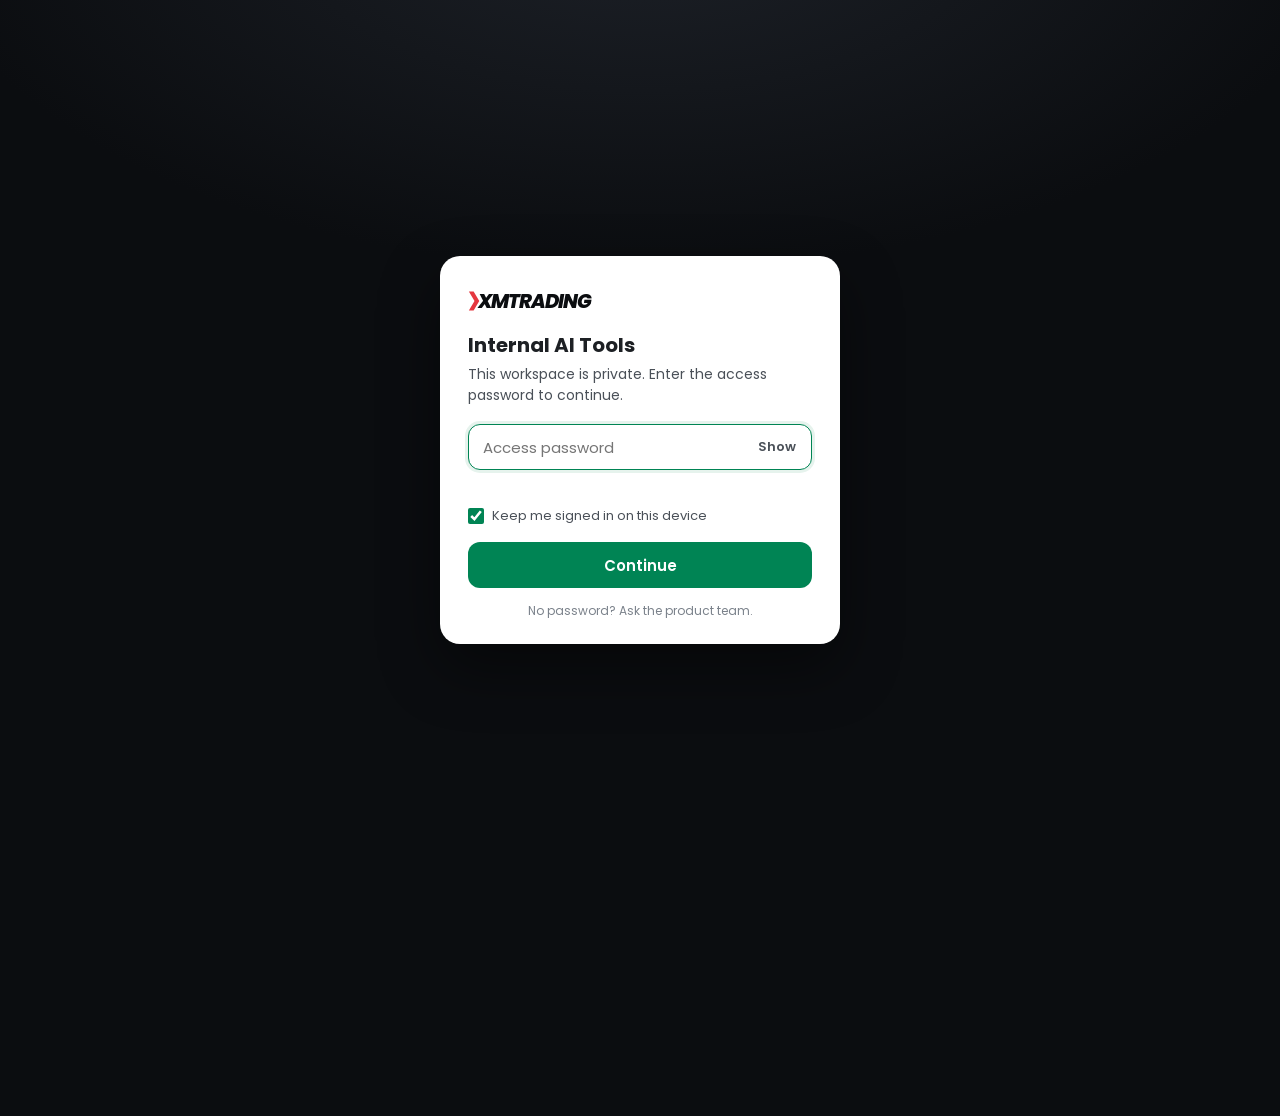
==== index.html @ 4b3dd041 "Internal tools hub" ====
<!doctype html>
<html lang="en">
<head>
  <script src="assets/js/gate.js"></script>
  <meta charset="UTF-8" />
  <meta name="viewport" content="width=device-width, initial-scale=1" />
  <meta name="robots" content="noindex, nofollow" />
  <title>XMTrading · Internal AI Tools</title>
  <link rel="stylesheet" href="assets/css/xm.css" />
  <link rel="stylesheet" href="assets/css/hub.css" />
</head>
<body>
  <div id="hub-bar" data-home></div>

  <section class="home" aria-label="Tools">
    <div class="container">
      <div class="home-head">
        <div class="eyebrow">Internal AI Tools</div>
        <h1>One place for every tool the team builds.</h1>
        <p>Tap an app to open it. Built something? Add it to this screen.</p>
      </div>
      <label class="home-search">
        <span class="sr">Search tools</span>
        <svg viewBox="0 0 24 24" fill="none" stroke="currentColor" stroke-width="1.8" stroke-linecap="round"><circle cx="11" cy="11" r="6.5"/><path d="m16 16 4.5 4.5"/></svg>
        <input class="inp" id="q" type="search" placeholder="Search tools" autocomplete="off" />
      </label>
      <nav class="apps" id="apps" aria-label="Apps"></nav>
      <div class="dock" id="dock"></div>
    </div>
  </section>

  <main class="container dir" id="dir" aria-labelledby="dir-h">
    <div class="dir-head"><h2 id="dir-h">About the tools</h2><span id="dir-n"></span></div>
    <div class="dir-list" id="dir-list"></div>
  </main>

  <footer class="site-foot">
    <div class="container">Building a tool? Read the <a href="docs/guide.html">guide</a> · Access is private to the XM team.</div>
  </footer>

  <script src="assets/js/shell.js"></script>
  <script>
    (function () {
      var X = window.XMTools, esc = X.esc;
      var STATUS = { live: ['Live', ''], beta: ['Beta', 'amber'], prototype: ['Prototype', 'blue'] };
      var ACCENTS = ['green', 'blue', 'amber', 'purple', 'red', 'dark'];
      var apps = document.getElementById('apps'), q = document.getElementById('q'), list = document.getElementById('dir-list');
      var tools = [];

      function accent(t) { return ACCENTS.indexOf(t.accent) > -1 ? t.accent : 'green'; }
      function appIcon(t) {
        var badge = t.status === 'beta' ? '<span class="app-badge">Beta</span>' : t.status === 'prototype' ? '<span class="app-badge blue">Prototype</span>' : '';
        return '<a class="app" href="' + esc(X.url(t.path)) + '" title="' + esc(t.name + ' - ' + t.description) + '">' +
          '<span class="app-ic ' + accent(t) + '">' + X.icon(t.icon) + badge + '</span><span class="app-name">' + esc(t.name) + '</span></a>';
      }
      function row(t) {
        var s = STATUS[t.status] || STATUS.prototype;
        var tile = { green: '', blue: 'blue', amber: 'amber', purple: 'purple', red: 'red', dark: '' }[accent(t)];
        return '<a class="card dir-row" href="' + esc(X.url(t.path)) + '"><span class="icon-tile ' + tile + '">' + X.icon(t.icon) + '</span>' +
          '<div><h3>' + esc(t.name) + '</h3><p>' + esc(t.description) + '</p></div>' +
          '<div class="meta"><span class="tag ' + s[1] + '">' + s[0] + '</span><small>' + esc(t.category) + ' · ' + esc(t.owner) + '</small></div></a>';
      }
      document.getElementById('dock').innerHTML = '<div class="dock-in">' +
        '<a class="app" href="docs/guide.html#add"><span class="app-ic ghost">' + X.icon('plus') + '</span><span class="app-name">Add a tool</span></a>' +
        '<a class="app" href="docs/guide.html"><span class="app-ic dark">' + X.icon('book') + '</span><span class="app-name">Guide</span></a></div>';

      function render() {
        var term = q.value.trim().toLowerCase();
        var shown = tools.filter(function (t) { return !term || (t.name + ' ' + t.description + ' ' + t.owner + ' ' + t.category).toLowerCase().indexOf(term) > -1; });
        apps.innerHTML = shown.length ? shown.map(appIcon).join('') : '<div class="home-empty">No tool matches "' + esc(q.value.trim()) + '".</div>';
        list.innerHTML = shown.map(row).join('');
        document.getElementById('dir-n').textContent = shown.length + (shown.length === 1 ? ' tool' : ' tools');
      }
      q.addEventListener('input', render);

      fetch('tools.json').then(function (r) { if (!r.ok) throw new Error(r.status); return r.json(); }).then(function (d) {
        tools = d.tools || []; render();
      }).catch(function () {
        apps.innerHTML = '<div class="home-empty">Could not load tools.json. Run the site through a web server (python3 -m http.server).</div>';
      });
    })();
  </script>
</body>
</html>
---- assets/css/xm.css ----
/* XMTrading Internal Tools - shared design system.
   Base: Website Strategy prototype. Every tool must use these tokens and components.
   Rule 1: never write a hex colour in a tool stylesheet - use a var(--token).
   Rule 2: never go below 12px for text. */
@import url('https://fonts.googleapis.com/css2?family=Poppins:ital,wght@0,400;0,500;0,600;0,700;0,800;1,700;1,800&family=Inter:wght@400;500;600;700&display=swap');

:root {
  /* brand */
  --g: #008454; --g-d: #006b44; --g-l: #e6f3ed; --g-2: #3b8559;
  --red: #e5373f; --red-l: #fdecee;
  /* neutrals */
  --ink: #1d2024; --ink-2: #4a5058; --mut: #7b828b; --line: #e5e7ea; --line-2: #d6d9de;
  --bg: #f5f5f5; --card: #fff; --soft: #f1f2f4;
  --dark: #0b0d10; --dark-2: #14171c; --dark-3: #1d2128;
  /* status / data */
  --up: #12a56a; --dn: #e5373f;
  --blue: #2f62f0; --blue-d: #2551cf; --blue-l: #eaf0fe;
  --amber: #c26a00; --amber-l: #fff4e0; --purple: #8a3fd1; --purple-l: #f3eafc;
  /* shape */
  --r-s: 8px; --r-m: 12px; --r-l: 20px; --r-xl: 28px;
  --sh-s: 0 1px 2px rgba(16, 24, 40, .06), 0 1px 3px rgba(16, 24, 40, .08);
  --sh-m: 0 8px 24px rgba(16, 24, 40, .10);
  --sh-l: 0 24px 60px rgba(16, 24, 40, .18);
  /* type */
  --font: 'Poppins', 'Inter', -apple-system, BlinkMacSystemFont, 'Hiragino Sans', 'Noto Sans JP', 'Segoe UI', Roboto, Helvetica, Arial, sans-serif;
  --fs-xs: 12px; --fs-s: 13px; --fs-m: 14px; --fs-l: 16px;
  /* layout */
  --maxw: 1200px; --bar-h: 64px;
}

*, *::before, *::after { box-sizing: border-box; }
html { -webkit-text-size-adjust: 100%; scroll-behavior: smooth; }
body { margin: 0; font-family: var(--font); color: var(--ink); background: var(--bg); font-size: 16px; line-height: 1.5; -webkit-font-smoothing: antialiased; }
img, svg, video, canvas { max-width: 100%; display: block; }
a { color: inherit; text-decoration: none; }
button, input, select, textarea { font: inherit; color: inherit; }
button { cursor: pointer; }
h1, h2, h3, h4, p { margin: 0; }
ul { margin: 0; padding: 0; list-style: none; }
.container { width: 100%; max-width: var(--maxw); margin: 0 auto; padding: 0 24px; }
.sr { position: absolute; left: 0; top: 0; width: 1px; height: 1px; overflow: hidden; clip: rect(0 0 0 0); }
.num { font-variant-numeric: tabular-nums; }
.up { color: var(--up); } .dn { color: var(--dn); } .mut { color: var(--mut); }

/* ---------- Typography ---------- */
.eyebrow { font-size: var(--fs-xs); font-weight: 600; letter-spacing: .12em; text-transform: uppercase; color: var(--g); }
.h-xl { font-size: clamp(32px, 4.6vw, 52px); line-height: 1.08; font-weight: 700; letter-spacing: -.02em; }
.h-l { font-size: clamp(26px, 3.2vw, 38px); line-height: 1.12; font-weight: 700; letter-spacing: -.015em; }
.h-m { font-size: clamp(20px, 2.2vw, 26px); line-height: 1.2; font-weight: 600; letter-spacing: -.01em; }
.lead { font-size: clamp(15px, 1.4vw, 18px); color: var(--ink-2); line-height: 1.6; }

/* ---------- Hub bar (top bar used by the hub and every tool) ---------- */
.hub-bar { position: sticky; top: 0; z-index: 50; background: rgba(11, 13, 16, .94); backdrop-filter: saturate(1.4) blur(14px); color: #fff; border-bottom: 1px solid rgba(255, 255, 255, .08); }
.hub-bar .in { display: flex; align-items: center; gap: 18px; height: var(--bar-h); max-width: 1320px; margin: 0 auto; padding: 0 24px; }
.xm-logo { display: inline-flex; align-items: center; flex: none; }
.xm-logo svg { height: 24px; width: auto; }
.hub-bar .sub { font-size: var(--fs-s); color: #aeb4bd; padding-left: 18px; border-left: 1px solid rgba(255, 255, 255, .16); }
.hub-bar .crumb { font-size: var(--fs-s); color: #fff; font-weight: 600; }
.hub-bar .right { display: flex; align-items: center; gap: 8px; margin-left: auto; }
.hub-bar .lnk { font-size: var(--fs-s); font-weight: 500; padding: 8px 12px; border-radius: 10px; color: #d6dae0; background: none; border: 0; }
.hub-bar .lnk:hover { background: rgba(255, 255, 255, .1); color: #fff; }

/* ---------- Buttons ---------- */
.btn { display: inline-flex; align-items: center; justify-content: center; gap: 8px; border: 1.5px solid transparent; border-radius: 10px; padding: 10px 20px; font-weight: 600; font-size: var(--fs-m); line-height: 1.2; transition: transform .12s, background .15s, box-shadow .15s, border-color .15s; white-space: nowrap; }
.btn:active { transform: translateY(1px) scale(.99); }
.btn-primary { background: var(--g); color: #fff; }
.btn-primary:hover { background: var(--g-d); box-shadow: 0 6px 18px rgba(0, 132, 84, .32); }
.btn-outline { border-color: var(--line-2); background: #fff; color: var(--ink); }
.btn-outline:hover { border-color: var(--ink); }
.btn-dark { background: var(--ink); color: #fff; } .btn-dark:hover { background: #000; }
.btn-ghost { background: transparent; color: var(--g); padding-left: 8px; padding-right: 8px; } .btn-ghost:hover { background: var(--g-l); }
.btn-lg { padding: 14px 26px; font-size: var(--fs-l); border-radius: 12px; }
.btn-sm { padding: 7px 14px; font-size: var(--fs-s); border-radius: 8px; }
.btn-block { width: 100%; }
.btn[disabled] { opacity: .45; pointer-events: none; }

/* ---------- Forms ---------- */
.field { display: block; }
.field > span { display: block; font-size: var(--fs-s); font-weight: 500; margin-bottom: 6px; color: var(--ink-2); }
.inp { width: 100%; height: 46px; border-radius: 10px; border: 1.5px solid var(--line-2); background: #fff; padding: 0 14px; font-size: var(--fs-m); outline: none; transition: border-color .15s, box-shadow .15s; }
.inp:focus { border-color: var(--g); box-shadow: 0 0 0 4px rgba(0, 132, 84, .12); }
.inp.err { border-color: var(--red); background: var(--red-l); }
select.inp { appearance: none; background-image: url("data:image/svg+xml,%3Csvg xmlns='http://www.w3.org/2000/svg' width='16' height='16' fill='none' stroke='%237b828b' stroke-width='2'%3E%3Cpath d='m3 6 5 5 5-5'/%3E%3C/svg%3E"); background-repeat: no-repeat; background-position: right 14px center; padding-right: 38px; }
.help { font-size: var(--fs-xs); color: var(--mut); margin-top: 6px; }
.err-msg { font-size: var(--fs-xs); color: var(--red); margin-top: 6px; }
.search { position: relative; }
.search svg { position: absolute; left: 14px; top: 50%; transform: translateY(-50%); width: 18px; height: 18px; color: var(--mut); pointer-events: none; }
.search .inp { padding-left: 42px; }

/* ---------- Surfaces ---------- */
.card { background: var(--card); border: 1px solid var(--line); border-radius: var(--r-l); box-shadow: var(--sh-s); }
.card-pad { padding: 24px; }
.tag { display: inline-flex; align-items: center; gap: 6px; padding: 3px 10px; border-radius: 999px; font-size: var(--fs-xs); font-weight: 600; background: var(--g-l); color: var(--g); }
.tag.blue { background: var(--blue-l); color: var(--blue); } .tag.amber { background: var(--amber-l); color: var(--amber); } .tag.red { background: var(--red-l); color: var(--red); } .tag.purple { background: var(--purple-l); color: var(--purple); } .tag.dark { background: var(--ink); color: #fff; } .tag.grey { background: var(--soft); color: var(--ink-2); }
.chip { display: inline-flex; align-items: center; gap: 6px; padding: 7px 14px; border-radius: 999px; border: 1.5px solid var(--line-2); background: #fff; font-size: var(--fs-s); font-weight: 500; }
.chip:hover { border-color: var(--ink); }
.chip.on { border-color: var(--g); background: var(--g-l); color: var(--g); }
.pill-tabs { display: inline-flex; padding: 4px; gap: 2px; background: #fff; border-radius: 999px; border: 1px solid var(--line); }
.pill-tabs button { border: 0; background: none; padding: 9px 18px; border-radius: 999px; font-size: var(--fs-m); font-weight: 500; color: var(--mut); }
.pill-tabs button.on { background: var(--soft); color: var(--ink); font-weight: 600; }
.divider { height: 1px; background: var(--line); border: 0; margin: 0; }
.dot { width: 8px; height: 8px; border-radius: 50%; background: var(--up); display: inline-block; }
.dot.live { animation: pulse 1.6s infinite; }
.icon-tile { width: 44px; height: 44px; border-radius: 12px; display: grid; place-items: center; background: var(--g-l); color: var(--g); flex: none; }
.icon-tile svg { width: 22px; height: 22px; }
.icon-tile.blue { background: var(--blue-l); color: var(--blue); } .icon-tile.amber { background: var(--amber-l); color: var(--amber); } .icon-tile.purple { background: var(--purple-l); color: var(--purple); } .icon-tile.red { background: var(--red-l); color: var(--red); }
.empty { padding: 40px 16px; text-align: center; color: var(--mut); font-size: var(--fs-m); }

/* ---------- Page structure (use in every tool) ---------- */
.page { max-width: var(--maxw); margin: 0 auto; padding: 36px 24px 64px; }
.page-head { display: flex; align-items: flex-end; justify-content: space-between; gap: 20px; flex-wrap: wrap; margin-bottom: 28px; }
.page-head .eyebrow { margin-bottom: 8px; }
.page-head p { margin-top: 8px; color: var(--ink-2); max-width: 620px; }
.grid { display: grid; gap: 18px; }
.grid.c2 { grid-template-columns: repeat(2, 1fr); } .grid.c3 { grid-template-columns: repeat(3, 1fr); } .grid.c4 { grid-template-columns: repeat(4, 1fr); }
.stat { padding: 20px 22px; }
.stat .k { font-size: var(--fs-s); color: var(--mut); font-weight: 500; }
.stat .v { font-size: 30px; font-weight: 700; letter-spacing: -.02em; line-height: 1.2; margin-top: 4px; }
.stat .d { font-size: var(--fs-xs); font-weight: 600; margin-top: 4px; }

/* ---------- Table ---------- */
.tbl-wrap { overflow-x: auto; }
.tbl { width: 100%; border-collapse: collapse; font-size: var(--fs-m); }
.tbl th { text-align: left; font-size: var(--fs-xs); font-weight: 600; letter-spacing: .06em; text-transform: uppercase; color: var(--mut); padding: 12px 16px; background: var(--soft); border-bottom: 1px solid var(--line); white-space: nowrap; }
.tbl td { padding: 14px 16px; border-bottom: 1px solid var(--line); }
.tbl tr:hover td { background: #fafafa; }

/* ---------- Modal / toast ---------- */
.modal-back { position: fixed; inset: 0; z-index: 900; background: rgba(10, 12, 15, .55); backdrop-filter: blur(4px); display: none; align-items: center; justify-content: center; padding: 20px; }
.modal-back.open { display: flex; }
.modal { background: #fff; border-radius: 22px; width: 100%; max-width: 480px; box-shadow: var(--sh-l); padding: 28px; max-height: 92vh; overflow: auto; animation: fadeUp .28s cubic-bezier(.2, .7, .2, 1); }
.toast-host { position: fixed; left: 50%; top: 18px; transform: translateX(-50%); z-index: 2000; display: grid; gap: 8px; pointer-events: none; }
.toast { background: var(--ink); color: #fff; padding: 11px 18px; border-radius: 12px; font-size: var(--fs-m); box-shadow: var(--sh-m); animation: fadeUp .25s; display: flex; gap: 10px; align-items: center; }

@keyframes pulse { 0% { box-shadow: 0 0 0 0 rgba(18, 165, 106, .5); } 70% { box-shadow: 0 0 0 8px rgba(18, 165, 106, 0); } 100% { box-shadow: 0 0 0 0 rgba(18, 165, 106, 0); } }
@keyframes fadeUp { from { opacity: 0; transform: translateY(14px); } to { opacity: 1; transform: none; } }

@media (max-width: 900px) {
  .grid.c3, .grid.c4 { grid-template-columns: repeat(2, 1fr); }
  .hub-bar .in { gap: 12px; height: 58px; }
  .hub-bar .sub { display: none; }
  .container { padding: 0 16px; }
  .page { padding: 28px 16px 48px; }
}
@media (max-width: 560px) { .grid.c2, .grid.c3, .grid.c4 { grid-template-columns: 1fr; } }
@media (prefers-reduced-motion: reduce) { * { animation: none !important; transition: none !important; } }

:focus-visible { outline: 2px solid var(--blue); outline-offset: 2px; border-radius: 6px; }
input:focus-visible, select:focus-visible, textarea:focus-visible { outline-offset: 0; }
---- assets/css/hub.css ----
/* Hub-only styles: iOS-style home screen. Tools do not need this file. Tokens only, no hex colours. */

/* ---------- Home screen (wallpaper) ---------- */
.home {
  position: relative; overflow: hidden; color: var(--card);
  display: flex; flex-direction: column; align-items: center;
  min-height: min(760px, calc(100vh - var(--bar-h)));
  padding: 56px 0 36px;
  background:
    radial-gradient(760px 420px at 18% -10%, rgba(0, 190, 120, .30), transparent 70%),
    radial-gradient(640px 380px at 88% 8%, rgba(47, 98, 240, .20), transparent 70%),
    radial-gradient(700px 420px at 60% 110%, rgba(138, 63, 209, .16), transparent 70%),
    var(--dark);
}
.home .container { display: flex; flex-direction: column; align-items: center; flex: 1; }
.home-head { text-align: center; max-width: 640px; }
.home-head .eyebrow { color: var(--up); }
.home-head h1 { text-wrap: balance; font-size: clamp(30px, 4vw, 44px); line-height: 1.1; font-weight: 700; letter-spacing: -.02em; margin: 10px 0 12px; }
.home-head p { color: rgba(255, 255, 255, .68); font-size: var(--fs-l); line-height: 1.55; }

.home-search { position: relative; width: 100%; max-width: 380px; margin: 28px 0 40px; }
.home-search svg { position: absolute; z-index: 1; left: 16px; top: 50%; transform: translateY(-50%); width: 18px; height: 18px; color: rgba(255, 255, 255, .6); pointer-events: none; }
.home-search .inp { height: 44px; border-radius: 999px; padding-left: 44px; color: var(--card); background: rgba(255, 255, 255, .12); border-color: rgba(255, 255, 255, .18); backdrop-filter: blur(16px); }
.home-search .inp::placeholder { color: rgba(255, 255, 255, .6); }
.home-search .inp:focus { border-color: var(--up); background: rgba(255, 255, 255, .16); }

/* ---------- App icons ---------- */
.apps { display: grid; grid-template-columns: repeat(auto-fill, 112px); justify-content: center; gap: 28px 20px; width: 100%; max-width: 820px; }
.app { display: flex; flex-direction: column; align-items: center; gap: 10px; text-align: center; -webkit-tap-highlight-color: transparent; }
.app-ic {
  position: relative; width: 80px; height: 80px; border-radius: 24px; display: grid; place-items: center; color: var(--card);
  background: linear-gradient(150deg, var(--a), var(--b));
  box-shadow: 0 12px 24px rgba(0, 0, 0, .38), 0 2px 4px rgba(0, 0, 0, .3), inset 0 1px 0 rgba(255, 255, 255, .38), inset 0 -2px 4px rgba(0, 0, 0, .14);
  transition: transform .18s cubic-bezier(.3, 1.4, .5, 1), box-shadow .18s;
}
.app-ic svg { width: 38px; height: 38px; filter: drop-shadow(0 1px 2px rgba(0, 0, 0, .25)); }
.app:hover .app-ic { transform: scale(1.07); box-shadow: 0 18px 32px rgba(0, 0, 0, .42), 0 2px 4px rgba(0, 0, 0, .3), inset 0 1px 0 rgba(255, 255, 255, .38), inset 0 -2px 4px rgba(0, 0, 0, .14); }
.app:active .app-ic { transform: scale(.93); }
.app:focus-visible { outline: none; }
.app:focus-visible .app-ic { outline: 3px solid var(--card); outline-offset: 3px; }
.app-name { font-size: var(--fs-s); font-weight: 500; line-height: 1.25; color: var(--card); text-shadow: 0 1px 3px rgba(0, 0, 0, .5); max-width: 112px; overflow-wrap: anywhere; }
.app-badge { position: absolute; top: -7px; right: -9px; padding: 1px 8px; border-radius: 999px; font-size: var(--fs-xs); font-weight: 600; line-height: 1.5; color: var(--card); background: var(--amber); border: 2px solid var(--dark); }
.app-badge.blue { background: var(--blue); }

.app-ic.green { --a: var(--up); --b: var(--g-d); }
.app-ic.blue { --a: color-mix(in srgb, var(--blue) 72%, var(--card)); --b: var(--blue-d); }
.app-ic.amber { --a: color-mix(in srgb, var(--amber) 68%, var(--card)); --b: var(--amber); }
.app-ic.purple { --a: color-mix(in srgb, var(--purple) 70%, var(--card)); --b: var(--purple); }
.app-ic.red { --a: color-mix(in srgb, var(--red) 72%, var(--card)); --b: var(--red); }
.app-ic.dark { --a: var(--dark-3); --b: var(--dark-2); box-shadow: 0 12px 24px rgba(0, 0, 0, .38), inset 0 0 0 1px rgba(255, 255, 255, .14), inset 0 1px 0 rgba(255, 255, 255, .2); }
.app-ic.ghost { background: rgba(255, 255, 255, .08); box-shadow: none; border: 2px dashed rgba(255, 255, 255, .38); }

.home-empty { color: rgba(255, 255, 255, .68); font-size: var(--fs-m); padding: 24px 0; }

/* ---------- Dock ---------- */
.dock { margin-top: auto; padding-top: 44px; }
.dock-in { display: inline-flex; gap: 22px; padding: 14px 22px 12px; border-radius: 32px; background: rgba(255, 255, 255, .12); border: 1px solid rgba(255, 255, 255, .18); backdrop-filter: blur(22px) saturate(1.4); box-shadow: 0 16px 40px rgba(0, 0, 0, .35); }
.dock .app { gap: 8px; }
.dock .app-ic { width: 64px; height: 64px; border-radius: 19px; }
.dock .app-ic svg { width: 30px; height: 30px; }

/* ---------- Directory (below the home screen) ---------- */
.dir { padding-top: 44px; padding-bottom: 8px; }
.dir-head { display: flex; align-items: baseline; justify-content: space-between; gap: 16px; margin-bottom: 16px; }
.dir-head h2 { font-size: 22px; font-weight: 600; letter-spacing: -.01em; }
.dir-head span { color: var(--mut); font-size: var(--fs-s); }
.dir-list { display: grid; gap: 12px; }
.dir-row { display: grid; grid-template-columns: 44px minmax(0, 1fr) auto; align-items: center; gap: 16px; padding: 16px 20px; transition: border-color .15s, box-shadow .15s; }
.dir-row:hover { border-color: var(--line-2); box-shadow: var(--sh-m); }
.dir-row h3 { font-size: var(--fs-l); font-weight: 600; }
.dir-row p { color: var(--ink-2); font-size: var(--fs-m); margin-top: 2px; }
.dir-row .meta { display: flex; flex-direction: column; align-items: flex-end; gap: 6px; text-align: right; }
.dir-row .meta small { color: var(--mut); font-size: var(--fs-xs); }
.dir-row .icon-tile { align-self: start; }

.site-foot { padding: 28px 0 40px; color: var(--mut); font-size: var(--fs-s); text-align: center; }
.site-foot a { color: var(--g); font-weight: 500; }

@media (max-width: 640px) {
  .home { padding: 36px 0 24px; }
  .home-search { margin: 22px 0 30px; }
  .apps { grid-template-columns: repeat(4, minmax(0, 1fr)); gap: 24px 8px; }
  .app-ic { width: 68px; height: 68px; border-radius: 20px; }
  .app-ic svg { width: 32px; height: 32px; }
  .app-name { max-width: 84px; }
  .dock-in { gap: 18px; padding: 12px 18px 10px; }
  .dir-row { grid-template-columns: 44px minmax(0, 1fr); }
  .dir-row .meta { grid-column: 2; flex-direction: row; align-items: center; justify-content: flex-start; text-align: left; }
}
@media (prefers-reduced-motion: reduce) { .app-ic { transition: none; } }
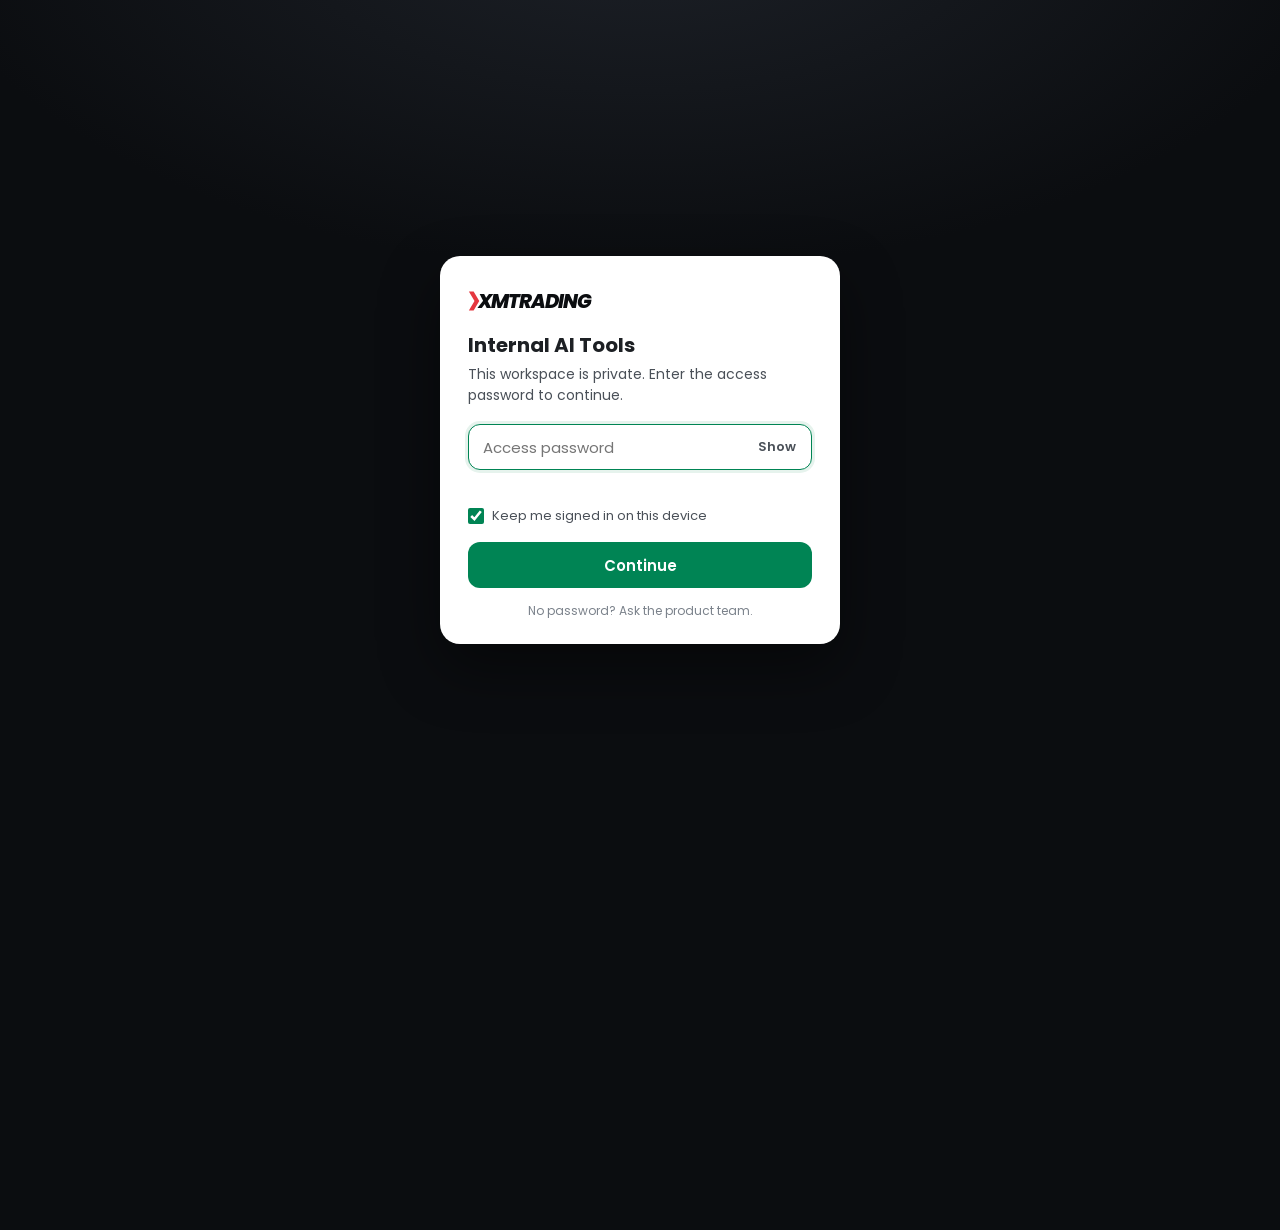
==== commit 4427efef: "SEO Agent: fresh Similarweb data (Oct 2026), redesigned views, collector; add X Monitor as external " ====
--- a/index.html
+++ b/index.html
@@ -48,21 +48,21 @@
       var tools = [];
 
       function accent(t) { return ACCENTS.indexOf(t.accent) > -1 ? t.accent : 'green'; }
+      function href(t) { return t.url ? t.url : X.url(t.path); }
       function appIcon(t) {
         var badge = t.status === 'beta' ? '<span class="app-badge">Beta</span>' : t.status === 'prototype' ? '<span class="app-badge blue">Prototype</span>' : '';
-        return '<a class="app" href="' + esc(X.url(t.path)) + '" title="' + esc(t.name + ' - ' + t.description) + '">' +
+        return '<a class="app" href="' + esc(href(t)) + '" title="' + esc(t.name + ' - ' + t.description) + '">' +
           '<span class="app-ic ' + accent(t) + '">' + X.icon(t.icon) + badge + '</span><span class="app-name">' + esc(t.name) + '</span></a>';
       }
       function row(t) {
         var s = STATUS[t.status] || STATUS.prototype;
         var tile = { green: '', blue: 'blue', amber: 'amber', purple: 'purple', red: 'red', dark: '' }[accent(t)];
-        return '<a class="card dir-row" href="' + esc(X.url(t.path)) + '"><span class="icon-tile ' + tile + '">' + X.icon(t.icon) + '</span>' +
+        return '<a class="card dir-row" href="' + esc(href(t)) + '"><span class="icon-tile ' + tile + '">' + X.icon(t.icon) + '</span>' +
           '<div><h3>' + esc(t.name) + '</h3><p>' + esc(t.description) + '</p></div>' +
           '<div class="meta"><span class="tag ' + s[1] + '">' + s[0] + '</span><small>' + esc(t.category) + ' · ' + esc(t.owner) + '</small></div></a>';
       }
       document.getElementById('dock').innerHTML = '<div class="dock-in">' +
-        '<a class="app" href="docs/guide.html#add"><span class="app-ic ghost">' + X.icon('plus') + '</span><span class="app-name">Add a tool</span></a>' +
-        '<a class="app" href="docs/guide.html"><span class="app-ic dark">' + X.icon('book') + '</span><span class="app-name">Guide</span></a></div>';
+        '<a class="app" href="docs/guide.html#add"><span class="app-ic ghost">' + X.icon('plus') + '</span><span class="app-name">Add a tool</span></a></div>';
 
       function render() {
         var term = q.value.trim().toLowerCase();
--- a/assets/css/xm.css
+++ b/assets/css/xm.css
@@ -59,6 +59,12 @@
 .hub-bar .right { display: flex; align-items: center; gap: 8px; margin-left: auto; }
 .hub-bar .lnk { font-size: var(--fs-s); font-weight: 500; padding: 8px 12px; border-radius: 10px; color: #d6dae0; background: none; border: 0; }
 .hub-bar .lnk:hover { background: rgba(255, 255, 255, .1); color: #fff; }
+.hub-bar .lnk, .hub-bar .crumb { white-space: nowrap; }
+@media (max-width: 560px) {
+  .hub-bar .in { gap: 10px; padding: 0 14px; }
+  .hub-bar .sub { display: none; }
+  .hub-bar .lnk { padding: 8px 8px; }
+}
 
 /* ---------- Buttons ---------- */
 .btn { display: inline-flex; align-items: center; justify-content: center; gap: 8px; border: 1.5px solid transparent; border-radius: 10px; padding: 10px 20px; font-weight: 600; font-size: var(--fs-m); line-height: 1.2; transition: transform .12s, background .15s, box-shadow .15s, border-color .15s; white-space: nowrap; }
